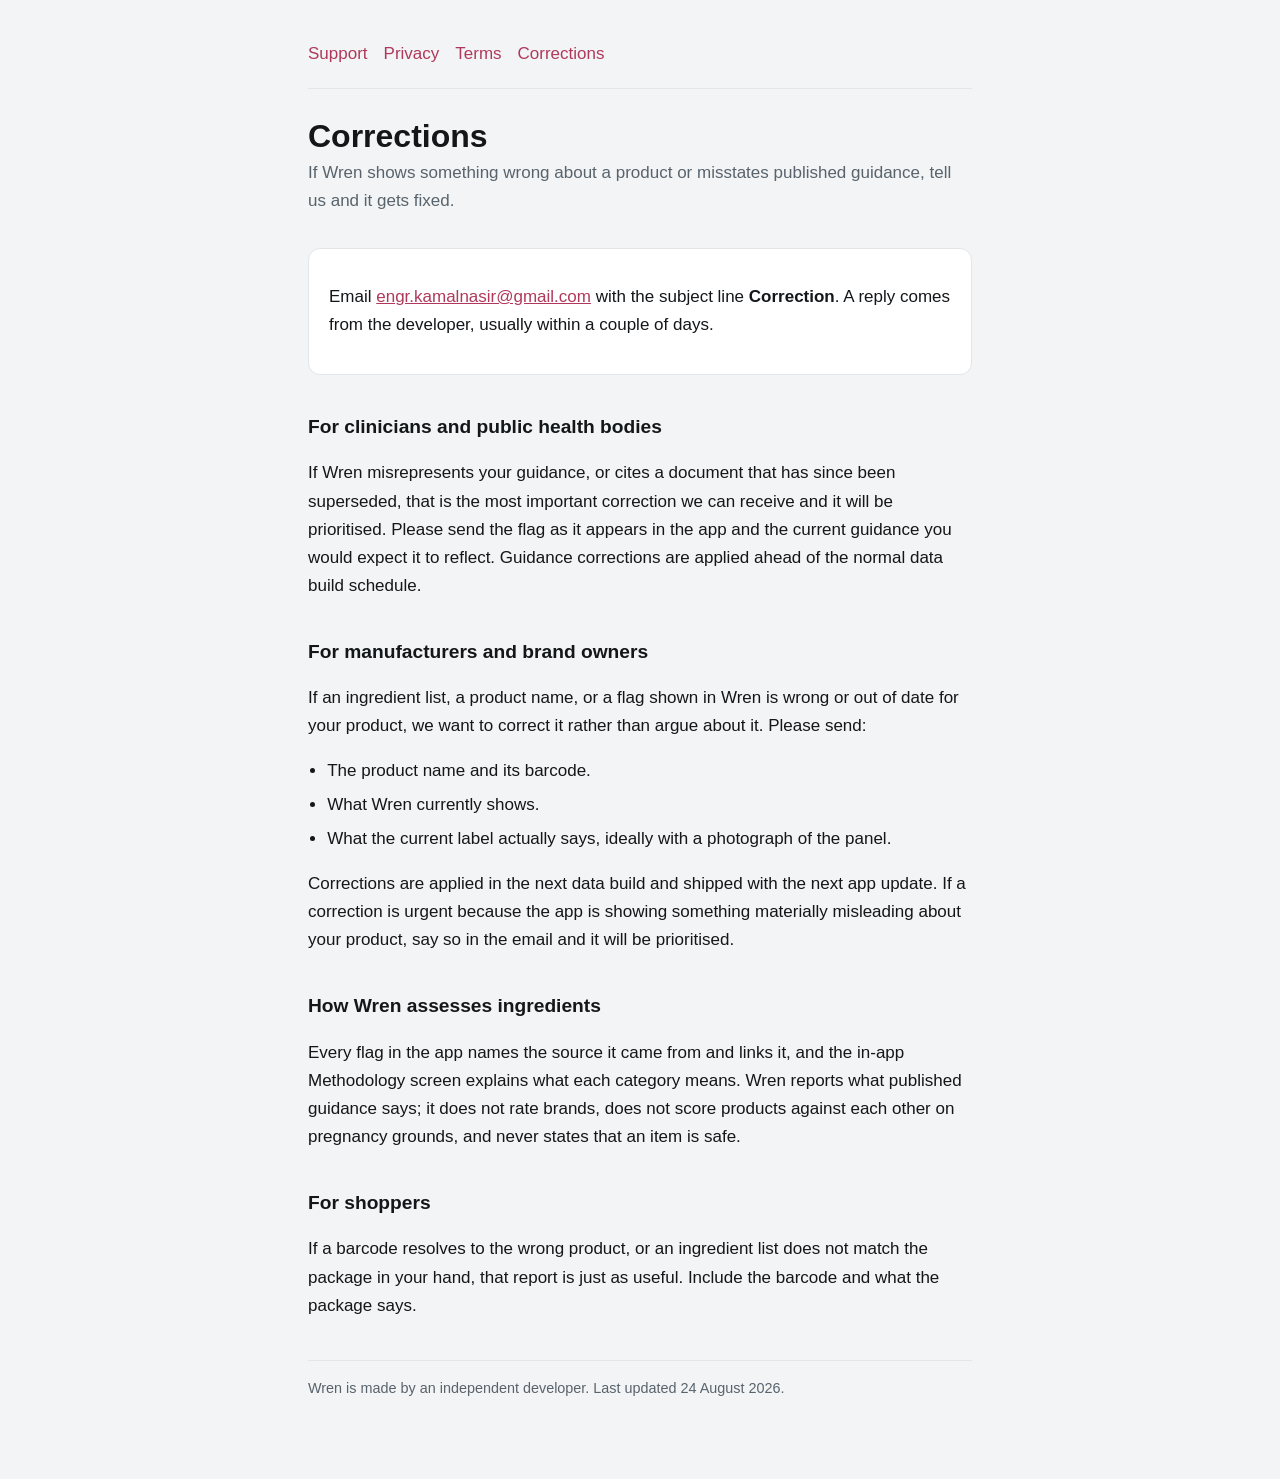
==== corrections.html @ c64be66a "Wren legal and support pages" ====
<!doctype html>
<html lang="en"><head><meta charset="utf-8"><meta name="viewport" content="width=device-width,initial-scale=1"><title>Wren Corrections</title><link rel="stylesheet" href="style.css"></head><body><div class="wrap"><nav><a href="index.html">Support</a><a href="privacy.html">Privacy</a><a href="terms.html">Terms</a><a href="corrections.html">Corrections</a></nav><h1>Corrections</h1>
<p class="sub">If Wren shows something wrong about a product or misstates published guidance, tell us and it gets fixed.</p>
<div class="card"><p>Email <a href="mailto:engr.kamalnasir@gmail.com">engr.kamalnasir@gmail.com</a> with the subject line <strong>Correction</strong>. A reply comes from the developer, usually within a couple of days.</p></div>
<h2>For clinicians and public health bodies</h2>
<p>If Wren misrepresents your guidance, or cites a document that has since been superseded, that is the most important correction we can receive and it will be prioritised. Please send the flag as it appears in the app and the current guidance you would expect it to reflect. Guidance corrections are applied ahead of the normal data build schedule.</p>
<h2>For manufacturers and brand owners</h2>
<p>If an ingredient list, a product name, or a flag shown in Wren is wrong or out of date for your product, we want to correct it rather than argue about it. Please send:</p>
<ul>
<li>The product name and its barcode.</li>
<li>What Wren currently shows.</li>
<li>What the current label actually says, ideally with a photograph of the panel.</li>
</ul>
<p>Corrections are applied in the next data build and shipped with the next app update. If a correction is urgent because the app is showing something materially misleading about your product, say so in the email and it will be prioritised.</p>
<h2>How Wren assesses ingredients</h2>
<p>Every flag in the app names the source it came from and links it, and the in-app Methodology screen explains what each category means. Wren reports what published guidance says; it does not rate brands, does not score products against each other on pregnancy grounds, and never states that an item is safe.</p>
<h2>For shoppers</h2>
<p>If a barcode resolves to the wrong product, or an ingredient list does not match the package in your hand, that report is just as useful. Include the barcode and what the package says.</p><p class="updated">Wren is made by an independent developer. Last updated 24 August 2026.</p></div></body></html>
---- style.css ----
:root { color-scheme: light dark; --ink:#14171A; --muted:#59636C; --accent:#B0395B; --bg:#F2F4F5; --card:#ffffff; --line:#E3E6E8; }
@media (prefers-color-scheme: dark){ :root{ --ink:#EDEFF1; --muted:#9AA4AE; --accent:#F09DB1; --bg:#0B0D0E; --card:#17191B; --line:#2C3033; } }
*{box-sizing:border-box}
body{margin:0;background:var(--bg);color:var(--ink);font:17px/1.65 -apple-system,BlinkMacSystemFont,"Segoe UI",Roboto,sans-serif}
.wrap{max-width:44rem;margin:0 auto;padding:2.5rem 1.25rem 4rem}
h1{font-size:2rem;line-height:1.2;margin:0 0 .25rem}
h2{font-size:1.2rem;margin:2.25rem 0 .5rem}
h3{font-size:1.02rem;margin:1.5rem 0 .35rem}
.sub{color:var(--muted);margin:0 0 2rem}
a{color:var(--accent)}
nav{display:flex;flex-wrap:wrap;gap:1rem;padding-bottom:1.25rem;border-bottom:1px solid var(--line);margin-bottom:1.75rem}
nav a{text-decoration:none;font-weight:500}
.card{background:var(--card);border:1px solid var(--line);border-radius:12px;padding:1.1rem 1.25rem;margin:1rem 0}
.updated{color:var(--muted);font-size:.9rem;margin-top:2.5rem;border-top:1px solid var(--line);padding-top:1rem}
ul{padding-left:1.2rem} li{margin:.35rem 0}
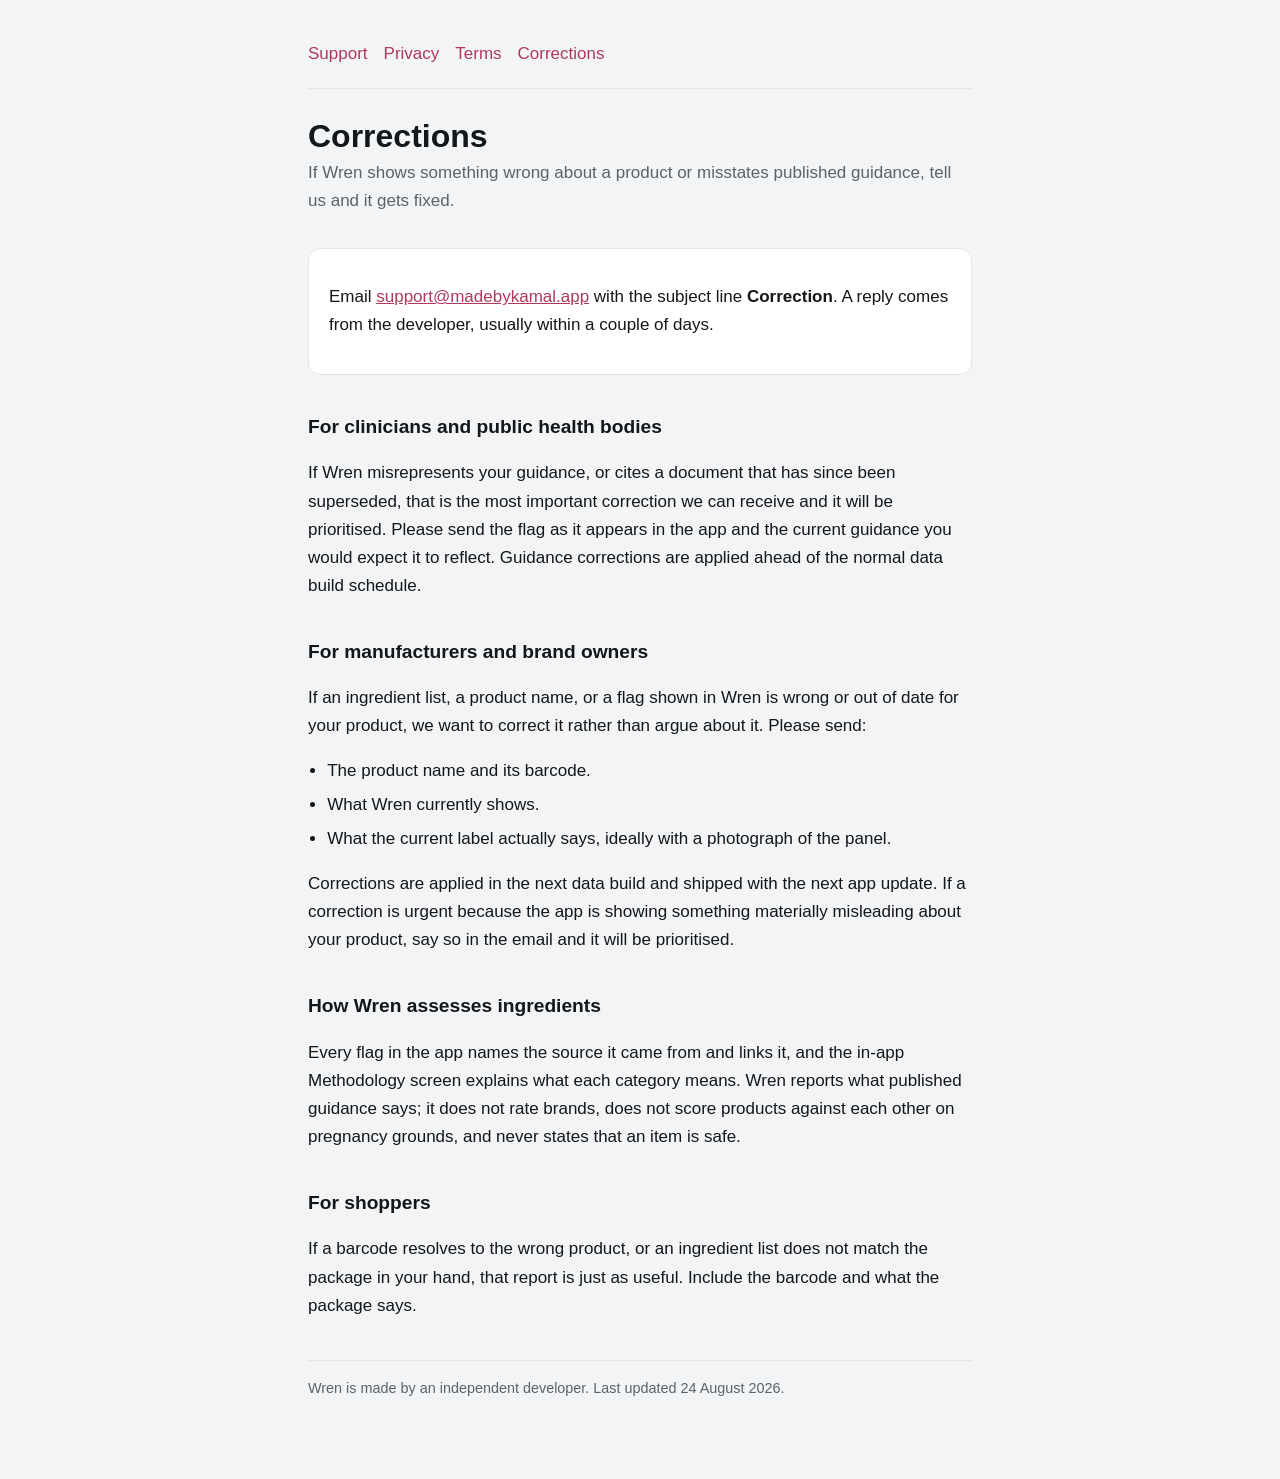
==== commit 1bef7bf2: "Support email is now support@madebykamal.app" ====
--- a/corrections.html
+++ b/corrections.html
@@ -1,7 +1,7 @@
 <!doctype html>
 <html lang="en"><head><meta charset="utf-8"><meta name="viewport" content="width=device-width,initial-scale=1"><title>Wren Corrections</title><link rel="stylesheet" href="style.css"></head><body><div class="wrap"><nav><a href="index.html">Support</a><a href="privacy.html">Privacy</a><a href="terms.html">Terms</a><a href="corrections.html">Corrections</a></nav><h1>Corrections</h1>
 <p class="sub">If Wren shows something wrong about a product or misstates published guidance, tell us and it gets fixed.</p>
-<div class="card"><p>Email <a href="mailto:engr.kamalnasir@gmail.com">engr.kamalnasir@gmail.com</a> with the subject line <strong>Correction</strong>. A reply comes from the developer, usually within a couple of days.</p></div>
+<div class="card"><p>Email <a href="mailto:support@madebykamal.app">support@madebykamal.app</a> with the subject line <strong>Correction</strong>. A reply comes from the developer, usually within a couple of days.</p></div>
 <h2>For clinicians and public health bodies</h2>
 <p>If Wren misrepresents your guidance, or cites a document that has since been superseded, that is the most important correction we can receive and it will be prioritised. Please send the flag as it appears in the app and the current guidance you would expect it to reflect. Guidance corrections are applied ahead of the normal data build schedule.</p>
 <h2>For manufacturers and brand owners</h2>
